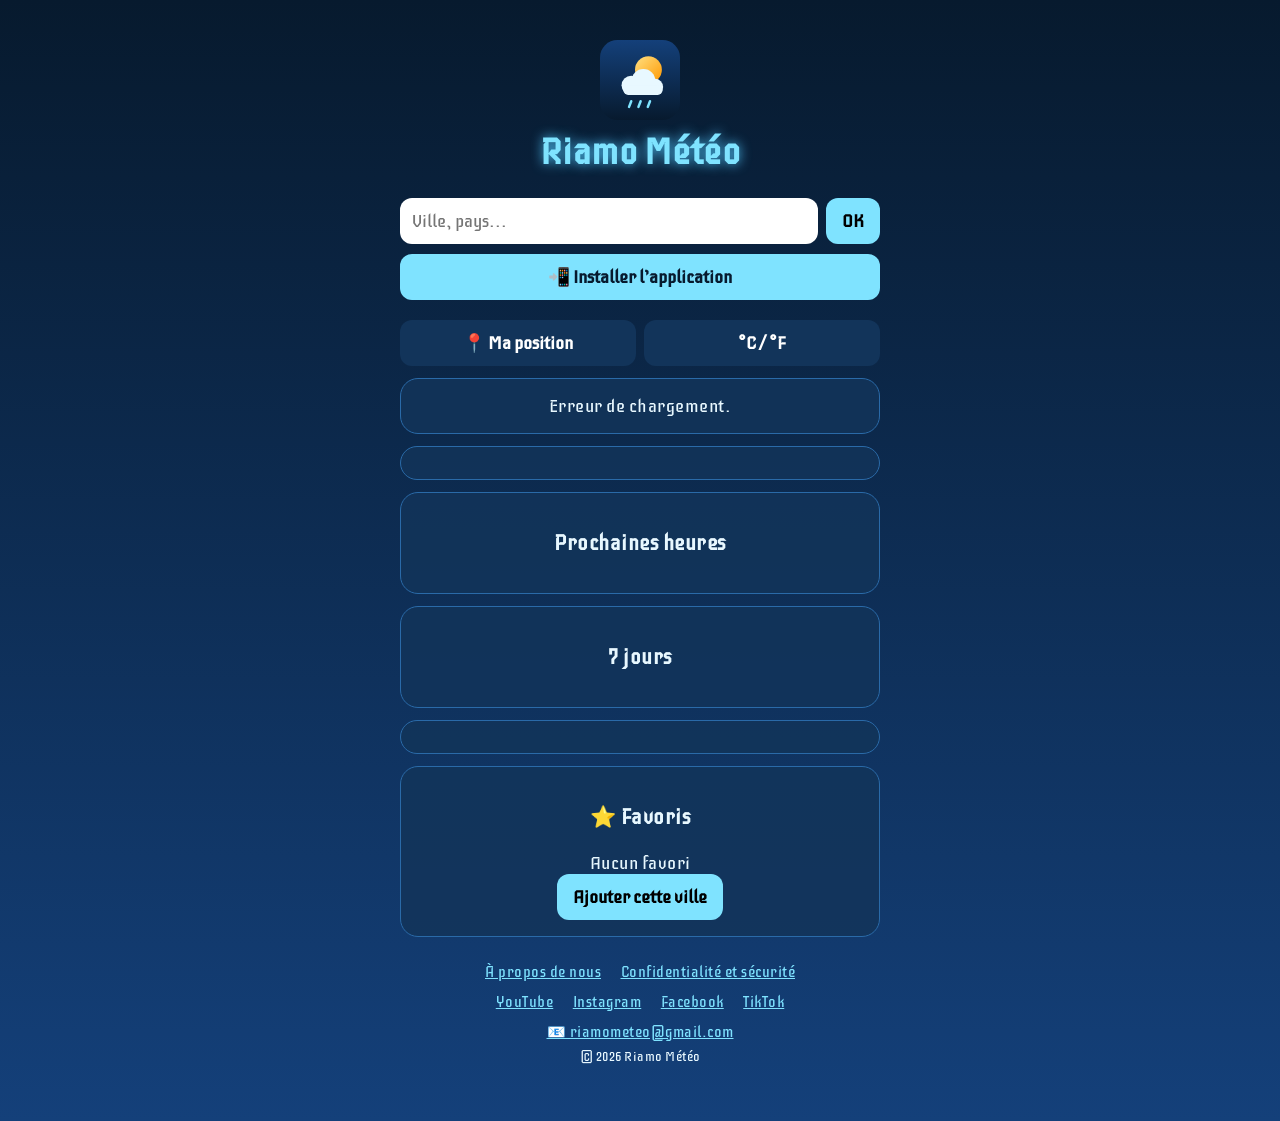
==== index.html @ 16876c11 "Bouton installer" ====
<!DOCTYPE html><html lang="fr"><head><meta charset="UTF-8">
<meta name="viewport" content="width=device-width,initial-scale=1">
<title>Riamo Météo</title><link rel="manifest" href="manifest.webmanifest"><link rel="icon" href="icon.svg" type="image/svg+xml"><meta name="theme-color" content="#071a2e">
<link href="https://fonts.googleapis.com/css2?family=Iceberg&display=swap" rel="stylesheet">
<link rel="stylesheet" href="style.css"></head>
<body><main><h1><img src="icon.svg" width="80" height="80" alt=""><br>Riamo Météo</h1>
<form id="f"><input id="q" placeholder="Ville, pays..." autocomplete="off"><button>OK</button></form>
<div id="sug"></div><button id="install">📲 Installer l’application</button>
<div class="bar"><button id="loc">📍 Ma position</button><button id="unit">°C / °F</button></div>
<section class="card" id="now">Chargement…</section>
<section class="card" id="det"></section>
<section class="card"><h3>Prochaines heures</h3><div id="hours" class="scroll"></div></section>
<section class="card"><h3>7 jours</h3><div id="days"></div></section>
<section class="card" id="aq"></section>
<section class="card"><h3>⭐ Favoris</h3><div id="favs"></div><button id="addfav">Ajouter cette ville</button></section>
<footer><a href="apropos.html">À propos de nous</a> <a href="confidentialite.html">Confidentialité et sécurité</a><br><a href="https://www.youtube.com/@Riamometeo" target="_blank" rel="noopener">YouTube</a> <a href="https://www.instagram.com/riamometeo" target="_blank" rel="noopener">Instagram</a> <a href="https://www.facebook.com/share/1Joe2RBbSS/" target="_blank" rel="noopener">Facebook</a> <a href="https://www.tiktok.com/@riamo.meteo" target="_blank" rel="noopener">TikTok</a><br><a href="mailto:riamometeo@gmail.com">📧 riamometeo@gmail.com</a><br><small>© 2026 Riamo Météo</small></footer></main><script src="app.js"></script><script>if("serviceWorker"in navigator)navigator.serviceWorker.register("sw.js")</script></body></html>
---- style.css ----
body{margin:0;font-family:'Iceberg',system-ui,sans-serif;font-size:18px;letter-spacing:.5px;background:linear-gradient(#071a2e,#14407a);color:#e8f8ff;min-height:100vh}
main{max-width:480px;margin:auto;padding:16px;text-align:center}
h1{color:#7fe3ff;text-shadow:0 0 12px #4fc3f7}
form{display:flex;gap:8px}
input{flex:1;padding:12px;border-radius:12px;border:0;font:inherit}
button{padding:12px 16px;border-radius:12px;border:0;background:#7fe3ff;font:inherit;font-weight:bold}
.bar{display:flex;gap:8px;margin:10px 0}.bar button{flex:1;background:#12345a;color:#fff}
#sug button{display:block;width:100%;margin:4px 0;background:#e8f8ff;text-align:left}
.card{background:rgba(18,52,90,.85);border:1px solid #2a6aa8;border-radius:18px;padding:16px;margin:12px 0}
.big{font-size:64px}
.grid{display:grid;grid-template-columns:1fr 1fr;gap:10px}
.grid div{background:#0d2a4a;border-radius:12px;padding:10px}
.scroll{display:flex;gap:14px;overflow-x:auto}.h{min-width:56px}
.row{display:flex;justify-content:space-between;padding:8px 0;border-bottom:1px solid #1d4a7a}
#favs button{margin:4px;background:#12345a;color:#fff}
a{color:#7fe3ff}
.social{display:grid;grid-template-columns:1fr 1fr;gap:10px}
.social a{background:#0d2a4a;border-radius:12px;padding:12px;text-decoration:none;color:#fff}
footer{margin:20px 0 40px;font-size:15px}
footer a{display:inline-block;margin:6px 8px}
#install{width:100%;margin:10px 0;background:#7fe3ff;color:#071a2e}
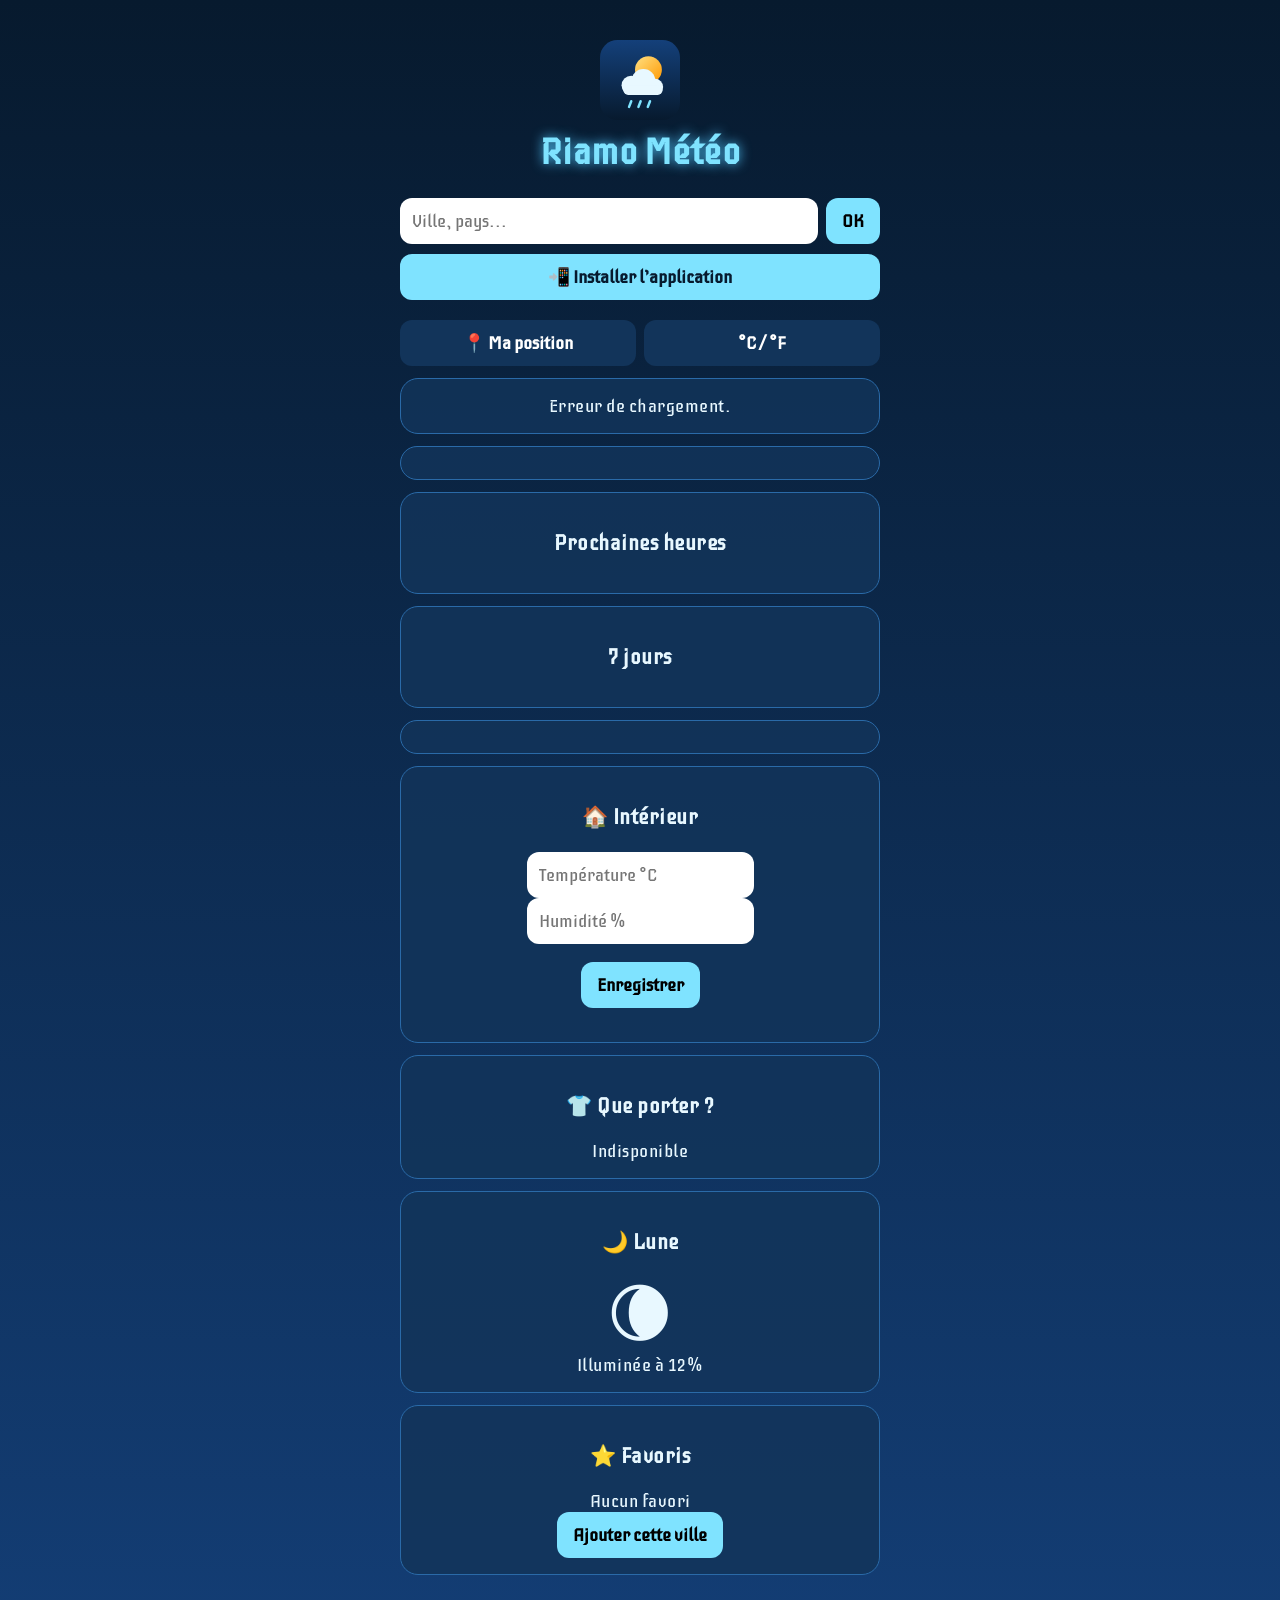
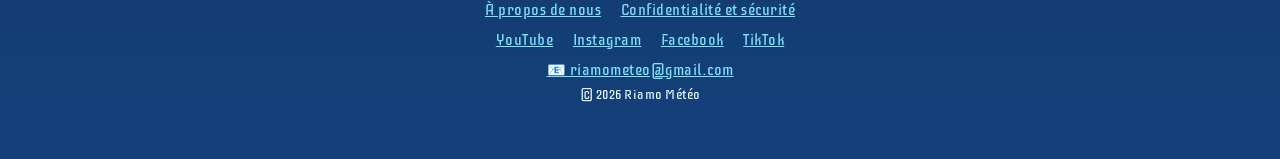
==== commit 1e52042a: "Etape 1" ====
--- a/index.html
+++ b/index.html
@@ -12,5 +12,5 @@
 <section class="card"><h3>Prochaines heures</h3><div id="hours" class="scroll"></div></section>
 <section class="card"><h3>7 jours</h3><div id="days"></div></section>
 <section class="card" id="aq"></section>
-<section class="card"><h3>⭐ Favoris</h3><div id="favs"></div><button id="addfav">Ajouter cette ville</button></section>
+<section class="card"><h3>🏠 Intérieur</h3><p><input id="it" type="number" step="0.1" placeholder="Température °C"> <input id="ih" type="number" placeholder="Humidité %"></p><button id="isave">Enregistrer</button><p id="imsg"></p></section><section class="card"><h3>👕 Que porter ?</h3><div id="adv">…</div></section><section class="card"><h3>🌙 Lune</h3><div id="moon"></div></section><section class="card"><h3>⭐ Favoris</h3><div id="favs"></div><button id="addfav">Ajouter cette ville</button></section>
 <footer><a href="apropos.html">À propos de nous</a> <a href="confidentialite.html">Confidentialité et sécurité</a><br><a href="https://www.youtube.com/@Riamometeo" target="_blank" rel="noopener">YouTube</a> <a href="https://www.instagram.com/riamometeo" target="_blank" rel="noopener">Instagram</a> <a href="https://www.facebook.com/share/1Joe2RBbSS/" target="_blank" rel="noopener">Facebook</a> <a href="https://www.tiktok.com/@riamo.meteo" target="_blank" rel="noopener">TikTok</a><br><a href="mailto:riamometeo@gmail.com">📧 riamometeo@gmail.com</a><br><small>© 2026 Riamo Météo</small></footer></main><script src="app.js"></script><script>if("serviceWorker"in navigator)navigator.serviceWorker.register("sw.js")</script></body></html>
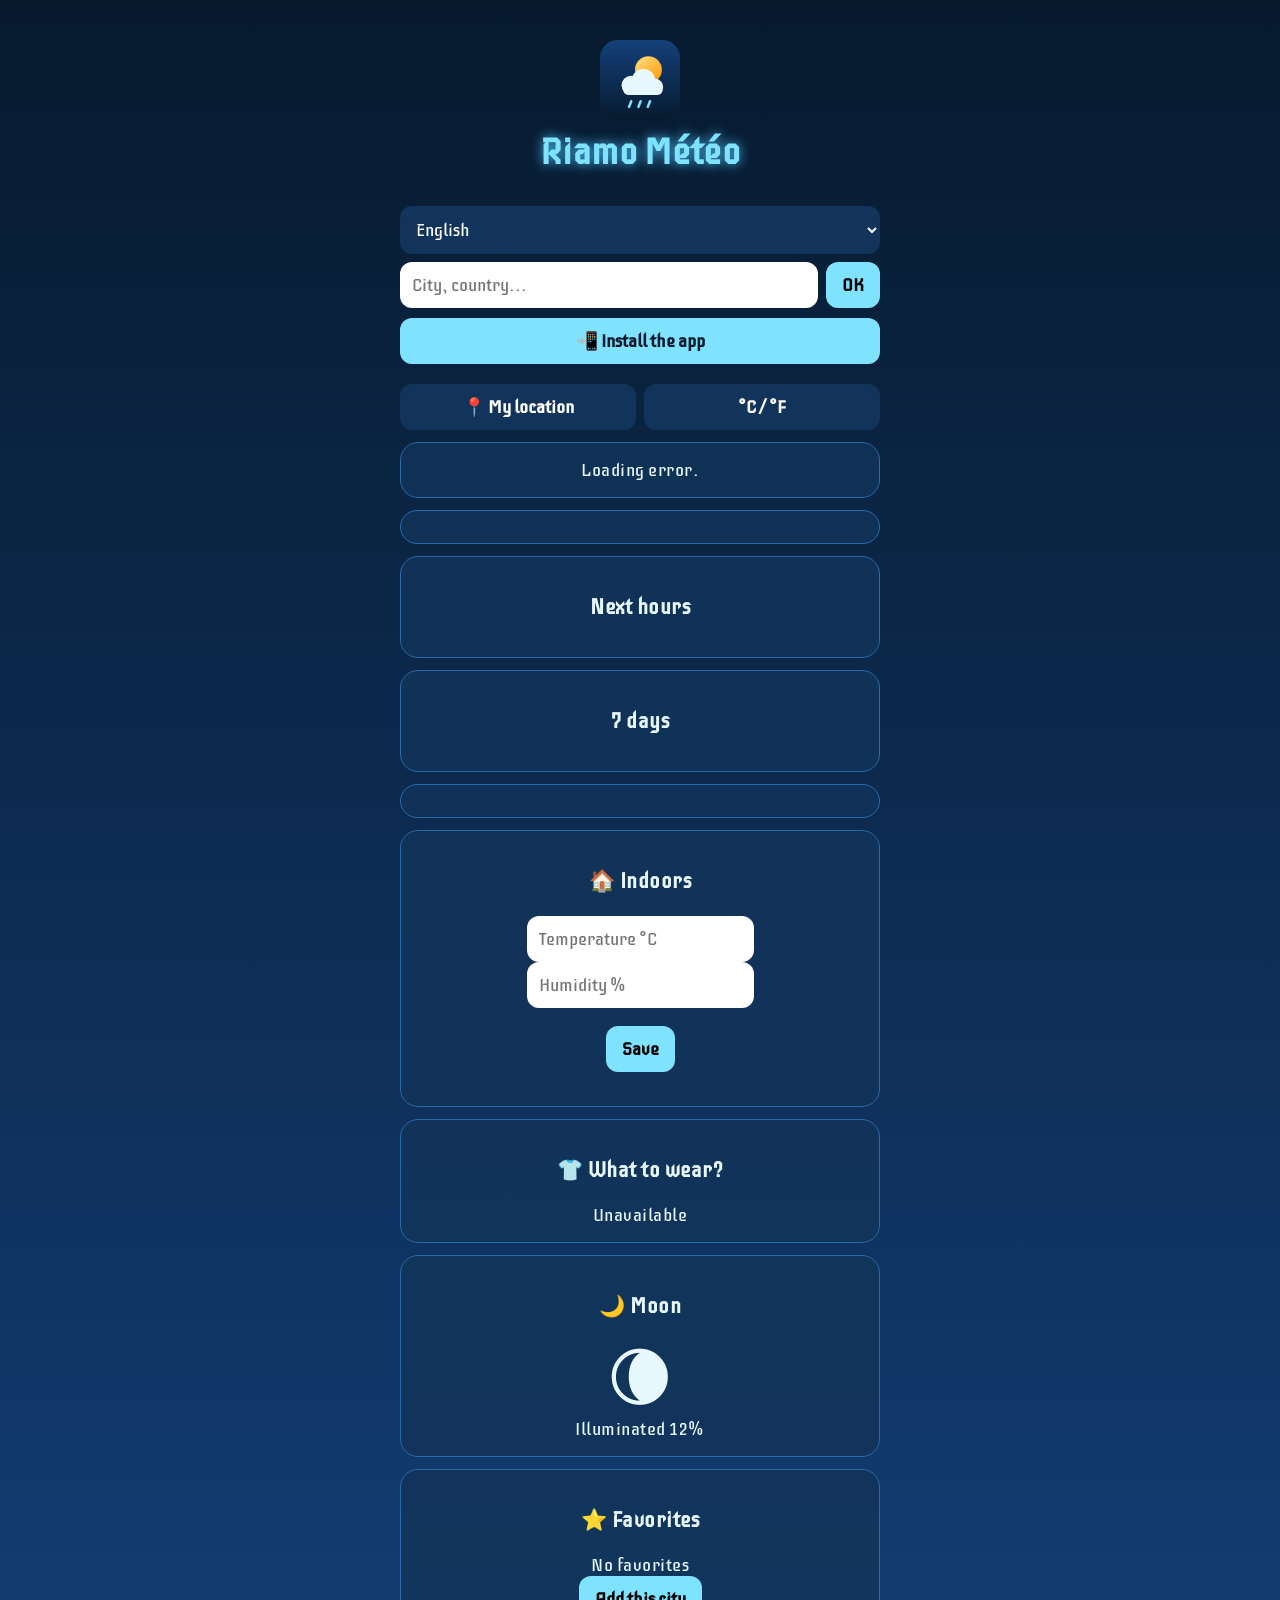
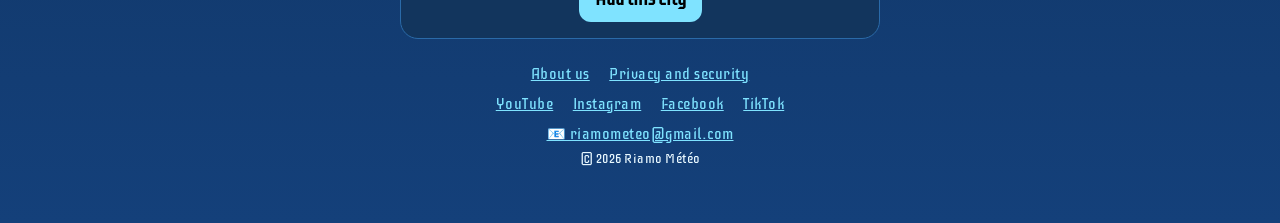
==== commit 02dafeb3: "Multi langues" ====
--- a/index.html
+++ b/index.html
@@ -13,4 +13,4 @@
 <section class="card"><h3>7 jours</h3><div id="days"></div></section>
 <section class="card" id="aq"></section>
 <section class="card"><h3>🏠 Intérieur</h3><p><input id="it" type="number" step="0.1" placeholder="Température °C"> <input id="ih" type="number" placeholder="Humidité %"></p><button id="isave">Enregistrer</button><p id="imsg"></p></section><section class="card"><h3>👕 Que porter ?</h3><div id="adv">…</div></section><section class="card"><h3>🌙 Lune</h3><div id="moon"></div></section><section class="card"><h3>⭐ Favoris</h3><div id="favs"></div><button id="addfav">Ajouter cette ville</button></section>
-<footer><a href="apropos.html">À propos de nous</a> <a href="confidentialite.html">Confidentialité et sécurité</a><br><a href="https://www.youtube.com/@Riamometeo" target="_blank" rel="noopener">YouTube</a> <a href="https://www.instagram.com/riamometeo" target="_blank" rel="noopener">Instagram</a> <a href="https://www.facebook.com/share/1Joe2RBbSS/" target="_blank" rel="noopener">Facebook</a> <a href="https://www.tiktok.com/@riamo.meteo" target="_blank" rel="noopener">TikTok</a><br><a href="mailto:riamometeo@gmail.com">📧 riamometeo@gmail.com</a><br><small>© 2026 Riamo Météo</small></footer></main><script src="app.js"></script><script>if("serviceWorker"in navigator)navigator.serviceWorker.register("sw.js")</script></body></html>
+<footer><a href="apropos.html">À propos de nous</a> <a href="confidentialite.html">Confidentialité et sécurité</a><br><a href="https://www.youtube.com/@Riamometeo" target="_blank" rel="noopener">YouTube</a> <a href="https://www.instagram.com/riamometeo" target="_blank" rel="noopener">Instagram</a> <a href="https://www.facebook.com/share/1Joe2RBbSS/" target="_blank" rel="noopener">Facebook</a> <a href="https://www.tiktok.com/@riamo.meteo" target="_blank" rel="noopener">TikTok</a><br><a href="mailto:riamometeo@gmail.com">📧 riamometeo@gmail.com</a><br><small>© 2026 Riamo Météo</small></footer></main><script src="lang.js"></script><script src="app.js"></script><script>if("serviceWorker"in navigator)navigator.serviceWorker.register("sw.js")</script></body></html>
--- a/style.css
+++ b/style.css
@@ -19,3 +19,4 @@
 footer{margin:20px 0 40px;font-size:15px}
 footer a{display:inline-block;margin:6px 8px}
 #install{width:100%;margin:10px 0;background:#7fe3ff;color:#071a2e}
+#lang{width:100%;margin:8px 0;padding:12px;border-radius:12px;border:0;font:inherit;background:#12345a;color:#fff}
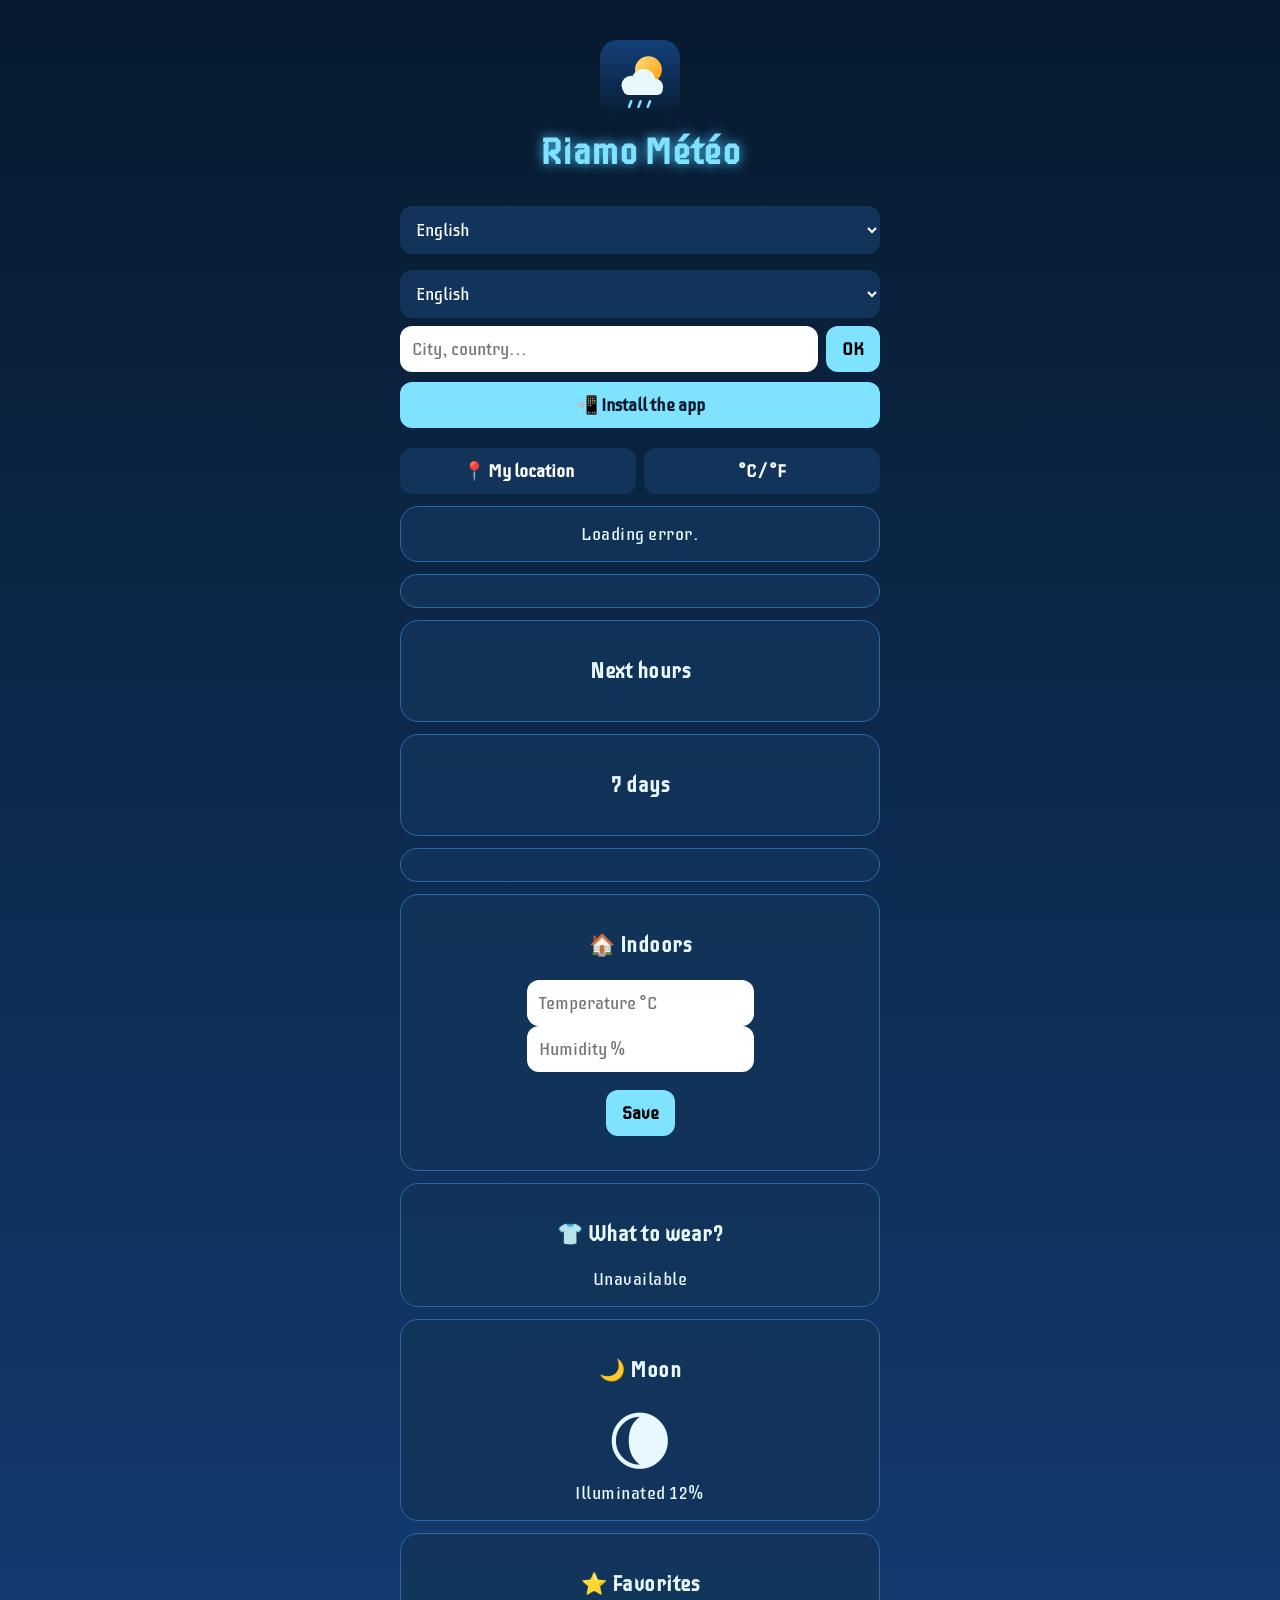
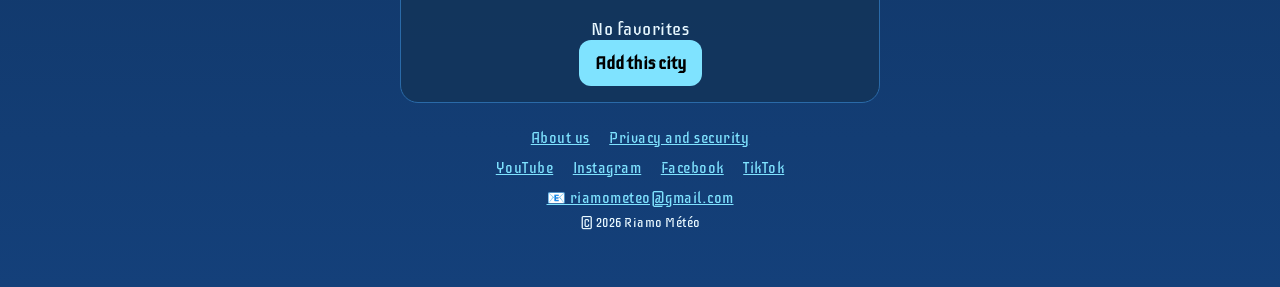
==== commit 86171f88: "Multi langues" ====
--- a/index.html
+++ b/index.html
@@ -13,4 +13,4 @@
 <section class="card"><h3>7 jours</h3><div id="days"></div></section>
 <section class="card" id="aq"></section>
 <section class="card"><h3>🏠 Intérieur</h3><p><input id="it" type="number" step="0.1" placeholder="Température °C"> <input id="ih" type="number" placeholder="Humidité %"></p><button id="isave">Enregistrer</button><p id="imsg"></p></section><section class="card"><h3>👕 Que porter ?</h3><div id="adv">…</div></section><section class="card"><h3>🌙 Lune</h3><div id="moon"></div></section><section class="card"><h3>⭐ Favoris</h3><div id="favs"></div><button id="addfav">Ajouter cette ville</button></section>
-<footer><a href="apropos.html">À propos de nous</a> <a href="confidentialite.html">Confidentialité et sécurité</a><br><a href="https://www.youtube.com/@Riamometeo" target="_blank" rel="noopener">YouTube</a> <a href="https://www.instagram.com/riamometeo" target="_blank" rel="noopener">Instagram</a> <a href="https://www.facebook.com/share/1Joe2RBbSS/" target="_blank" rel="noopener">Facebook</a> <a href="https://www.tiktok.com/@riamo.meteo" target="_blank" rel="noopener">TikTok</a><br><a href="mailto:riamometeo@gmail.com">📧 riamometeo@gmail.com</a><br><small>© 2026 Riamo Météo</small></footer></main><script src="lang.js"></script><script src="app.js"></script><script>if("serviceWorker"in navigator)navigator.serviceWorker.register("sw.js")</script></body></html>
+<footer><a href="apropos.html">À propos de nous</a> <a href="confidentialite.html">Confidentialité et sécurité</a><br><a href="https://www.youtube.com/@Riamometeo" target="_blank" rel="noopener">YouTube</a> <a href="https://www.instagram.com/riamometeo" target="_blank" rel="noopener">Instagram</a> <a href="https://www.facebook.com/share/1Joe2RBbSS/" target="_blank" rel="noopener">Facebook</a> <a href="https://www.tiktok.com/@riamo.meteo" target="_blank" rel="noopener">TikTok</a><br><a href="mailto:riamometeo@gmail.com">📧 riamometeo@gmail.com</a><br><small>© 2026 Riamo Météo</small></footer></main><script src="lang.js"></script><script src="lang.js"></script><script src="app.js"></script><script>if("serviceWorker"in navigator)navigator.serviceWorker.register("sw.js")</script></body></html>
--- a/style.css
+++ b/style.css
@@ -20,3 +20,4 @@
 footer a{display:inline-block;margin:6px 8px}
 #install{width:100%;margin:10px 0;background:#7fe3ff;color:#071a2e}
 #lang{width:100%;margin:8px 0;padding:12px;border-radius:12px;border:0;font:inherit;background:#12345a;color:#fff}
+#lang{width:100%;margin:8px 0;padding:12px;border-radius:12px;border:0;font:inherit;background:#12345a;color:#fff}
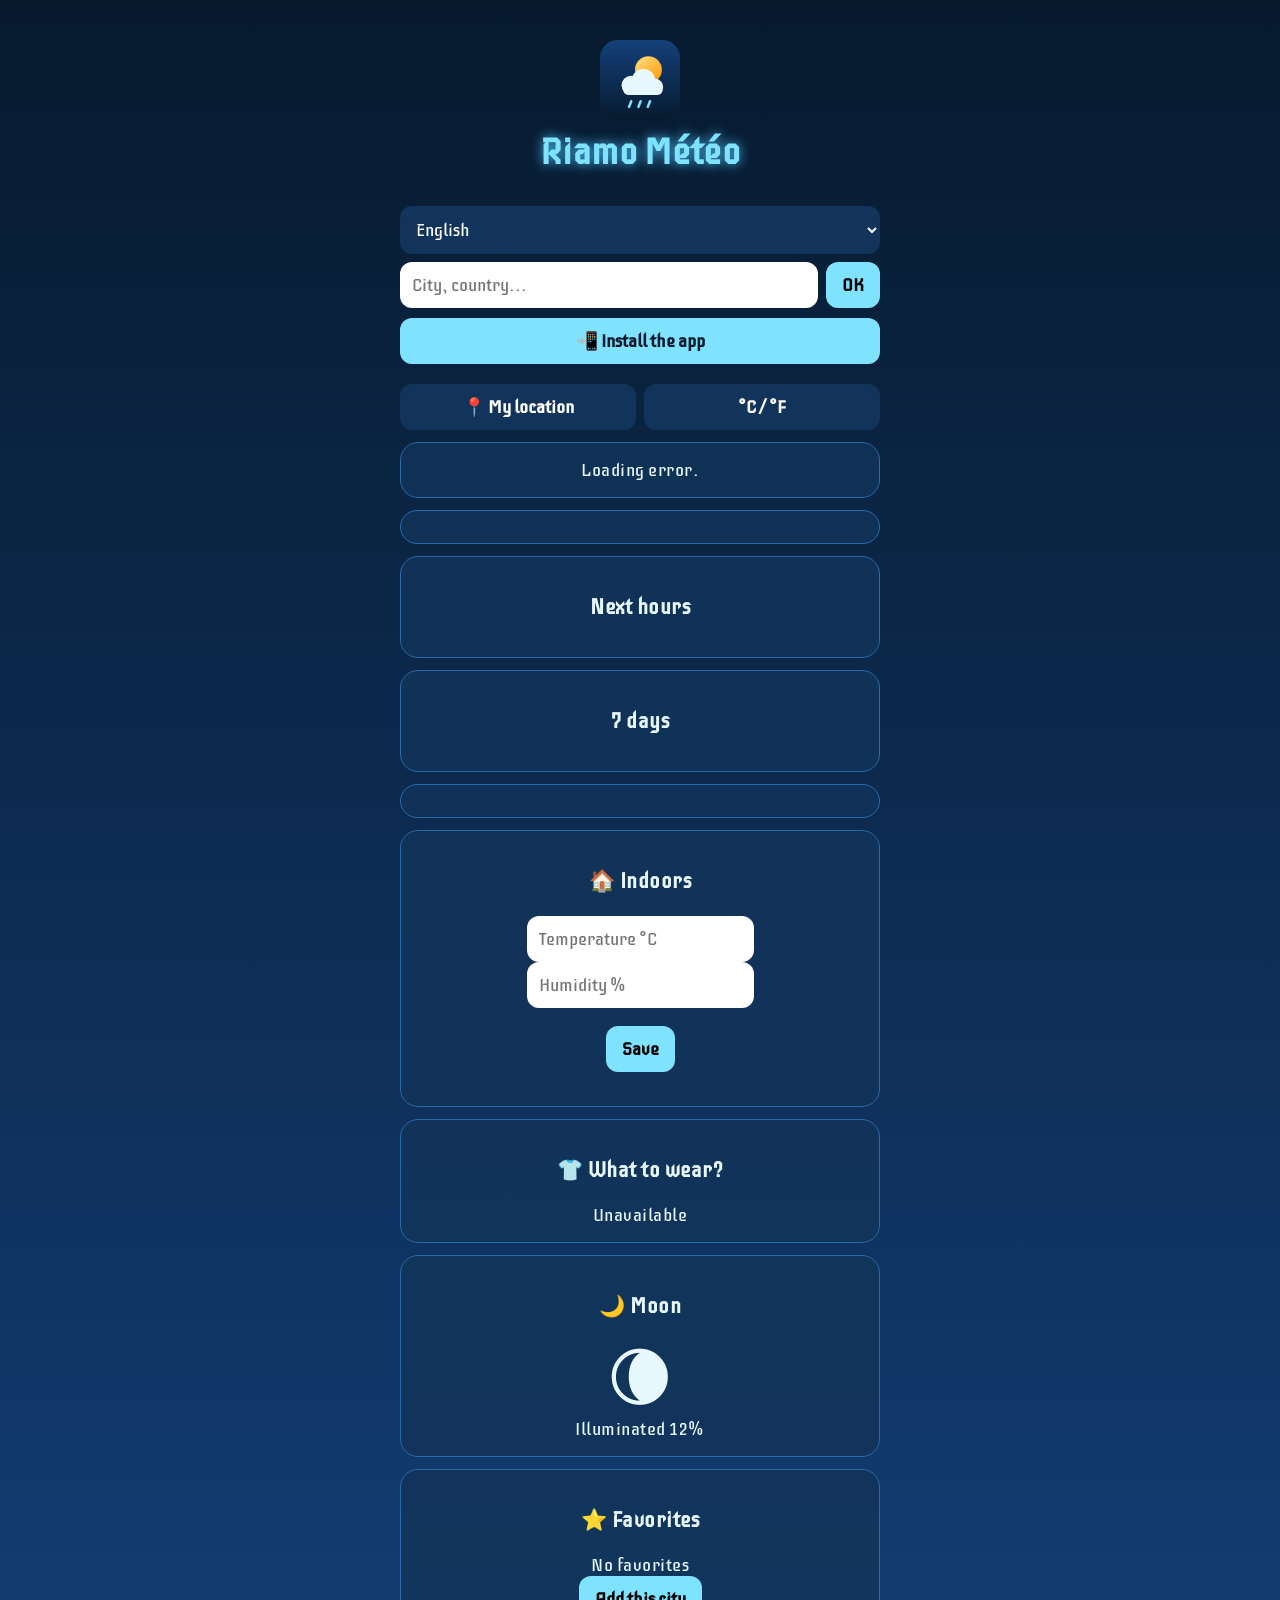
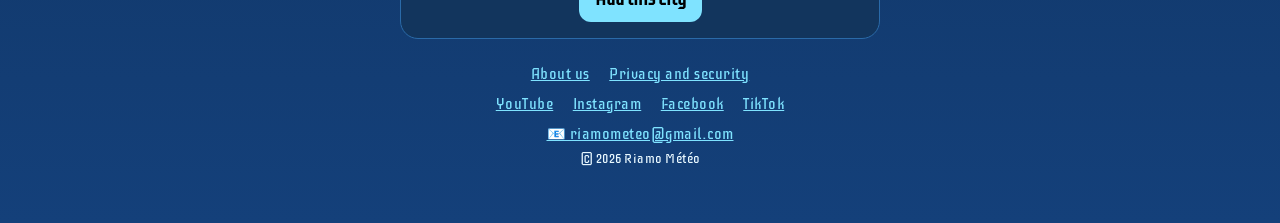
==== commit 6dfd5fe2: "Un seul selecteur de langue" ====
--- a/index.html
+++ b/index.html
@@ -13,4 +13,4 @@
 <section class="card"><h3>7 jours</h3><div id="days"></div></section>
 <section class="card" id="aq"></section>
 <section class="card"><h3>🏠 Intérieur</h3><p><input id="it" type="number" step="0.1" placeholder="Température °C"> <input id="ih" type="number" placeholder="Humidité %"></p><button id="isave">Enregistrer</button><p id="imsg"></p></section><section class="card"><h3>👕 Que porter ?</h3><div id="adv">…</div></section><section class="card"><h3>🌙 Lune</h3><div id="moon"></div></section><section class="card"><h3>⭐ Favoris</h3><div id="favs"></div><button id="addfav">Ajouter cette ville</button></section>
-<footer><a href="apropos.html">À propos de nous</a> <a href="confidentialite.html">Confidentialité et sécurité</a><br><a href="https://www.youtube.com/@Riamometeo" target="_blank" rel="noopener">YouTube</a> <a href="https://www.instagram.com/riamometeo" target="_blank" rel="noopener">Instagram</a> <a href="https://www.facebook.com/share/1Joe2RBbSS/" target="_blank" rel="noopener">Facebook</a> <a href="https://www.tiktok.com/@riamo.meteo" target="_blank" rel="noopener">TikTok</a><br><a href="mailto:riamometeo@gmail.com">📧 riamometeo@gmail.com</a><br><small>© 2026 Riamo Météo</small></footer></main><script src="lang.js"></script><script src="lang.js"></script><script src="app.js"></script><script>if("serviceWorker"in navigator)navigator.serviceWorker.register("sw.js")</script></body></html>
+<footer><a href="apropos.html">À propos de nous</a> <a href="confidentialite.html">Confidentialité et sécurité</a><br><a href="https://www.youtube.com/@Riamometeo" target="_blank" rel="noopener">YouTube</a> <a href="https://www.instagram.com/riamometeo" target="_blank" rel="noopener">Instagram</a> <a href="https://www.facebook.com/share/1Joe2RBbSS/" target="_blank" rel="noopener">Facebook</a> <a href="https://www.tiktok.com/@riamo.meteo" target="_blank" rel="noopener">TikTok</a><br><a href="mailto:riamometeo@gmail.com">📧 riamometeo@gmail.com</a><br><small>© 2026 Riamo Météo</small></footer></main><script src="lang.js"></script><script src="app.js"></script><script>if("serviceWorker"in navigator)navigator.serviceWorker.register("sw.js")</script></body></html>
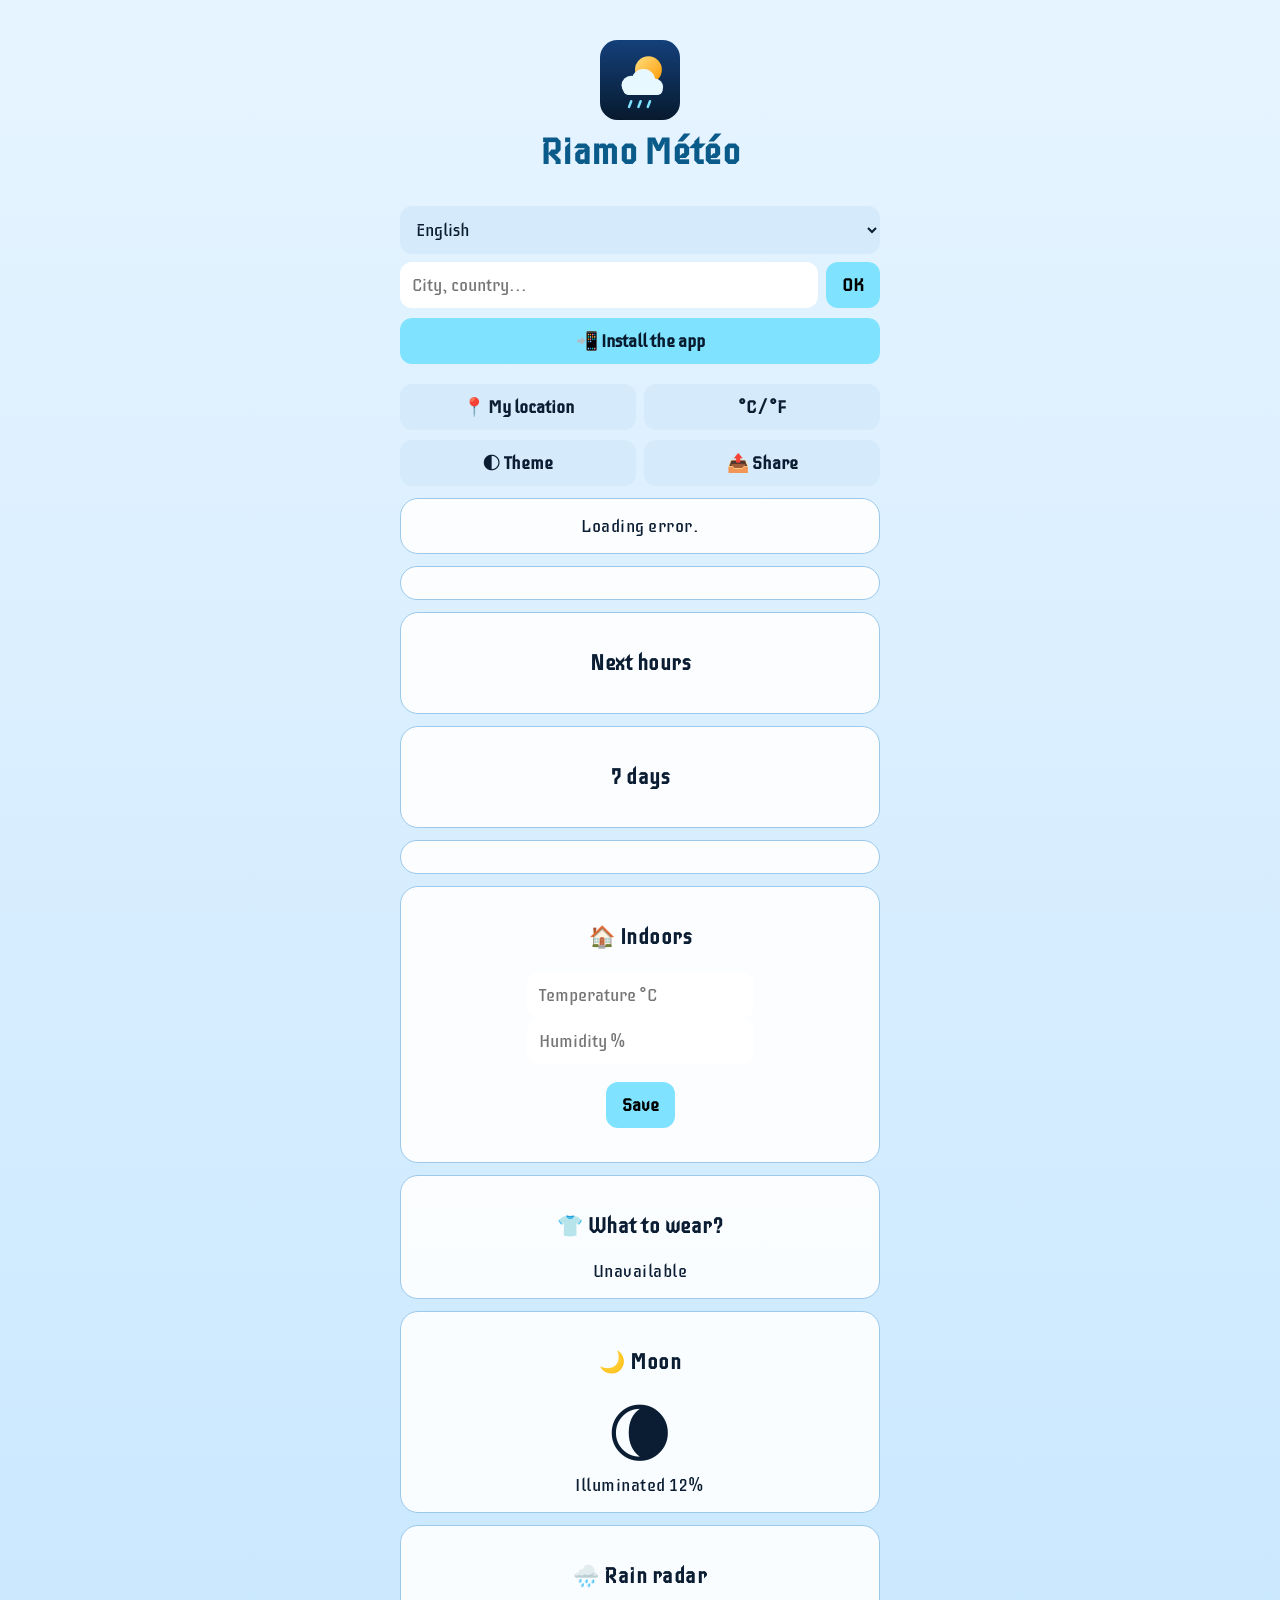
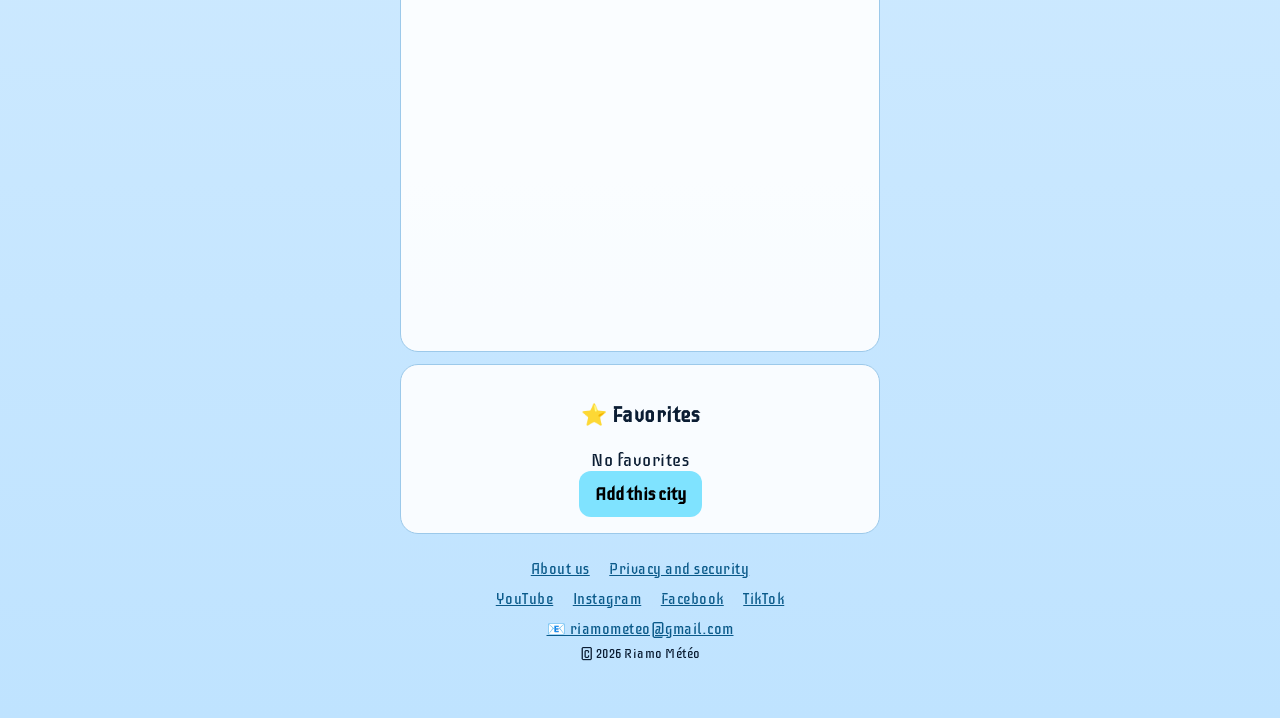
==== commit 9623a345: "Pages traduites, radar, theme" ====
--- a/index.html
+++ b/index.html
@@ -1,16 +1,16 @@
 <!DOCTYPE html><html lang="fr"><head><meta charset="UTF-8">
 <meta name="viewport" content="width=device-width,initial-scale=1">
-<title>Riamo Météo</title><link rel="manifest" href="manifest.webmanifest"><link rel="icon" href="icon.svg" type="image/svg+xml"><meta name="theme-color" content="#071a2e">
+<title>Riamo Météo</title><meta name="monetag" content="94d4724bc9b25b38a55c6b3330924c3c"><link rel="manifest" href="manifest.webmanifest"><link rel="icon" href="icon.svg" type="image/svg+xml"><meta name="theme-color" content="#071a2e">
 <link href="https://fonts.googleapis.com/css2?family=Iceberg&display=swap" rel="stylesheet">
-<link rel="stylesheet" href="style.css"></head>
+<script src="theme.js"></script><link rel="stylesheet" href="style.css"></head>
 <body><main><h1><img src="icon.svg" width="80" height="80" alt=""><br>Riamo Météo</h1>
 <form id="f"><input id="q" placeholder="Ville, pays..." autocomplete="off"><button>OK</button></form>
 <div id="sug"></div><button id="install">📲 Installer l’application</button>
 <div class="bar"><button id="loc">📍 Ma position</button><button id="unit">°C / °F</button></div>
-<section class="card" id="now">Chargement…</section>
+<div class="bar"><button id="theme">🌓 Thème</button><button id="share">📤 Partager</button></div><section class="card" id="now">Chargement…</section>
 <section class="card" id="det"></section>
 <section class="card"><h3>Prochaines heures</h3><div id="hours" class="scroll"></div></section>
 <section class="card"><h3>7 jours</h3><div id="days"></div></section>
 <section class="card" id="aq"></section>
-<section class="card"><h3>🏠 Intérieur</h3><p><input id="it" type="number" step="0.1" placeholder="Température °C"> <input id="ih" type="number" placeholder="Humidité %"></p><button id="isave">Enregistrer</button><p id="imsg"></p></section><section class="card"><h3>👕 Que porter ?</h3><div id="adv">…</div></section><section class="card"><h3>🌙 Lune</h3><div id="moon"></div></section><section class="card"><h3>⭐ Favoris</h3><div id="favs"></div><button id="addfav">Ajouter cette ville</button></section>
+<section class="card"><h3>🏠 Intérieur</h3><p><input id="it" type="number" step="0.1" placeholder="Température °C"> <input id="ih" type="number" placeholder="Humidité %"></p><button id="isave">Enregistrer</button><p id="imsg"></p></section><section class="card"><h3>👕 Que porter ?</h3><div id="adv">…</div></section><section class="card"><h3>🌙 Lune</h3><div id="moon"></div></section><section class="card"><h3>🌧️ Radar de pluie</h3><iframe id="radar" title="Radar" loading="lazy"></iframe></section><section class="card"><h3>⭐ Favoris</h3><div id="favs"></div><button id="addfav">Ajouter cette ville</button></section>
 <footer><a href="apropos.html">À propos de nous</a> <a href="confidentialite.html">Confidentialité et sécurité</a><br><a href="https://www.youtube.com/@Riamometeo" target="_blank" rel="noopener">YouTube</a> <a href="https://www.instagram.com/riamometeo" target="_blank" rel="noopener">Instagram</a> <a href="https://www.facebook.com/share/1Joe2RBbSS/" target="_blank" rel="noopener">Facebook</a> <a href="https://www.tiktok.com/@riamo.meteo" target="_blank" rel="noopener">TikTok</a><br><a href="mailto:riamometeo@gmail.com">📧 riamometeo@gmail.com</a><br><small>© 2026 Riamo Météo</small></footer></main><script src="lang.js"></script><script src="app.js"></script><script>if("serviceWorker"in navigator)navigator.serviceWorker.register("sw.js")</script></body></html>
--- a/style.css
+++ b/style.css
@@ -21,3 +21,11 @@
 #install{width:100%;margin:10px 0;background:#7fe3ff;color:#071a2e}
 #lang{width:100%;margin:8px 0;padding:12px;border-radius:12px;border:0;font:inherit;background:#12345a;color:#fff}
 #lang{width:100%;margin:8px 0;padding:12px;border-radius:12px;border:0;font:inherit;background:#12345a;color:#fff}
+iframe{width:100%;height:320px;border:0;border-radius:12px}
+.light body{background:linear-gradient(#e6f4ff,#bfe3ff);color:#0b1d33}
+.light h1{color:#0a5a8a;text-shadow:none}
+.light .card{background:rgba(255,255,255,.9);border-color:#9cc9ea}
+.light .grid div,.light .social a{background:#e3f2fd;color:#0b1d33}
+.light .bar button,.light #favs button,.light #ble,.light #lang{background:#d5ebfb;color:#0b1d33}
+.light a{color:#0a5a8a}
+.light .row{border-color:#b9daf2}
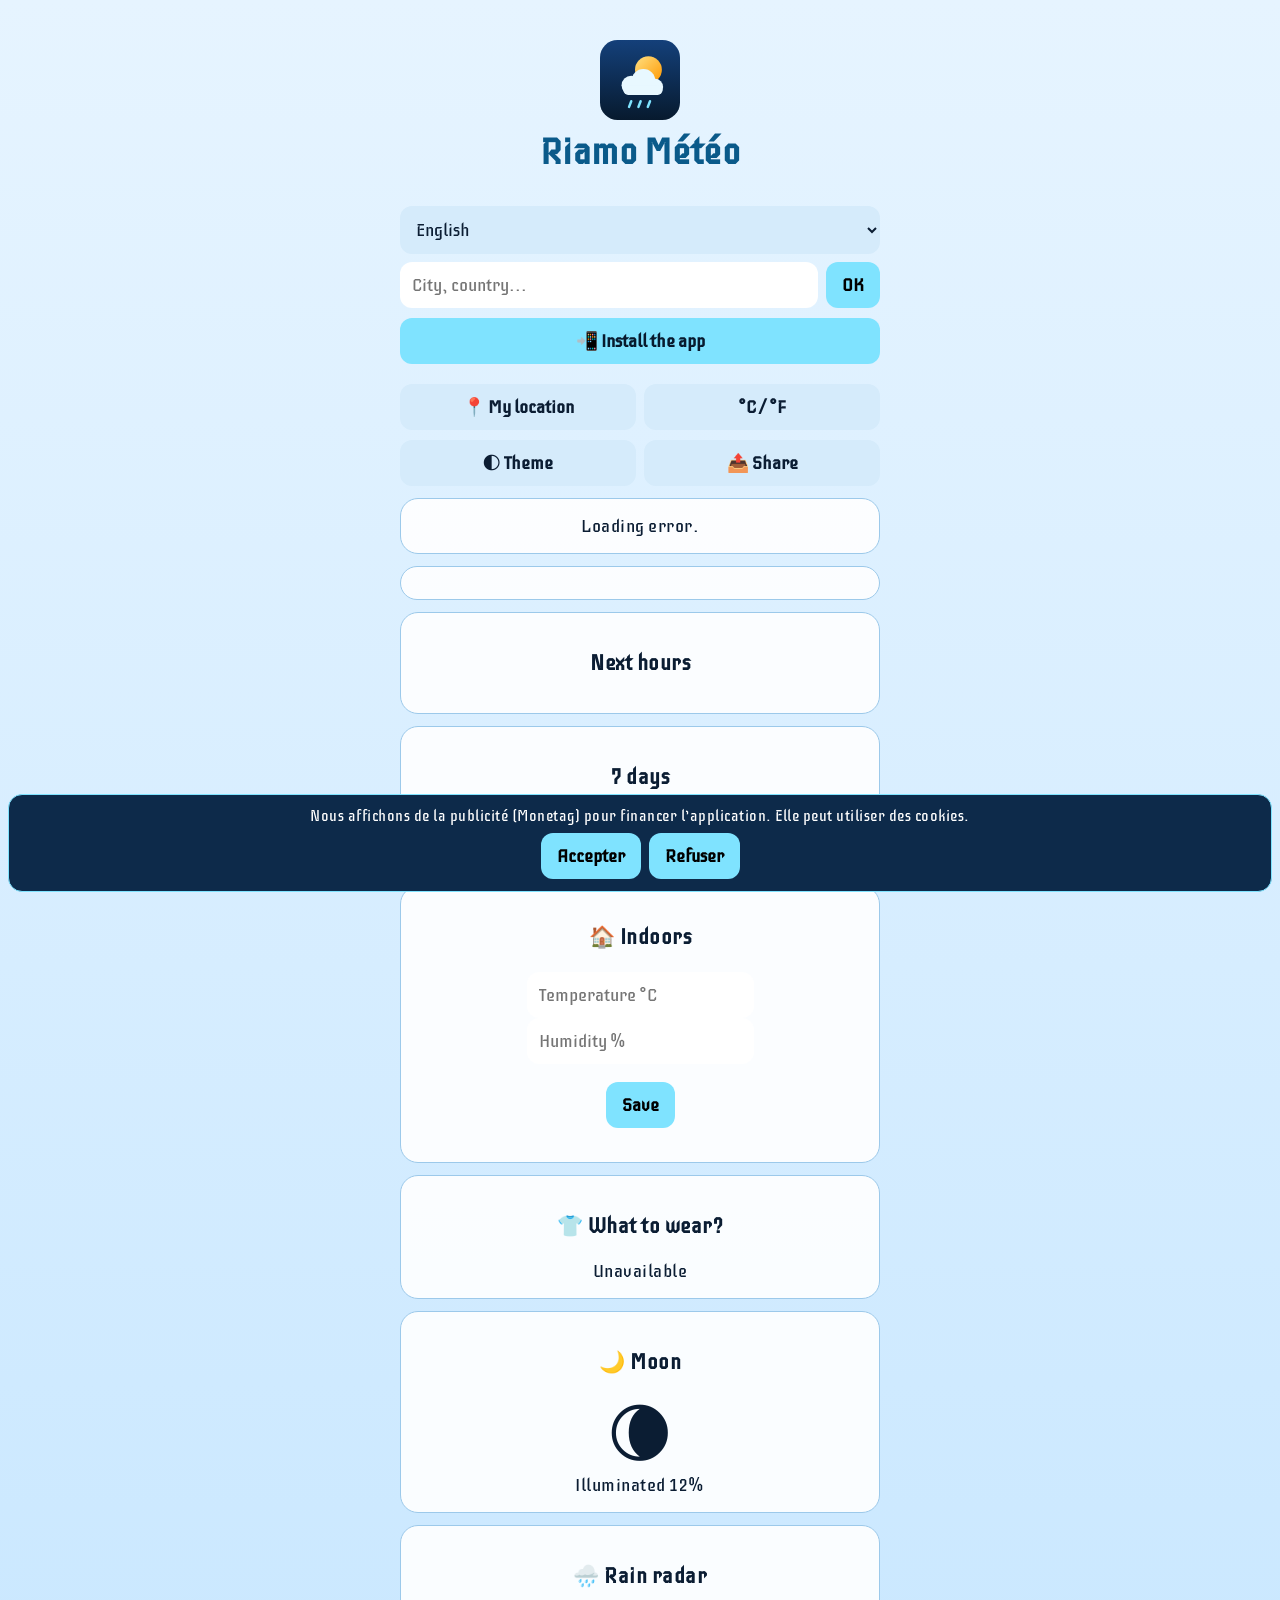
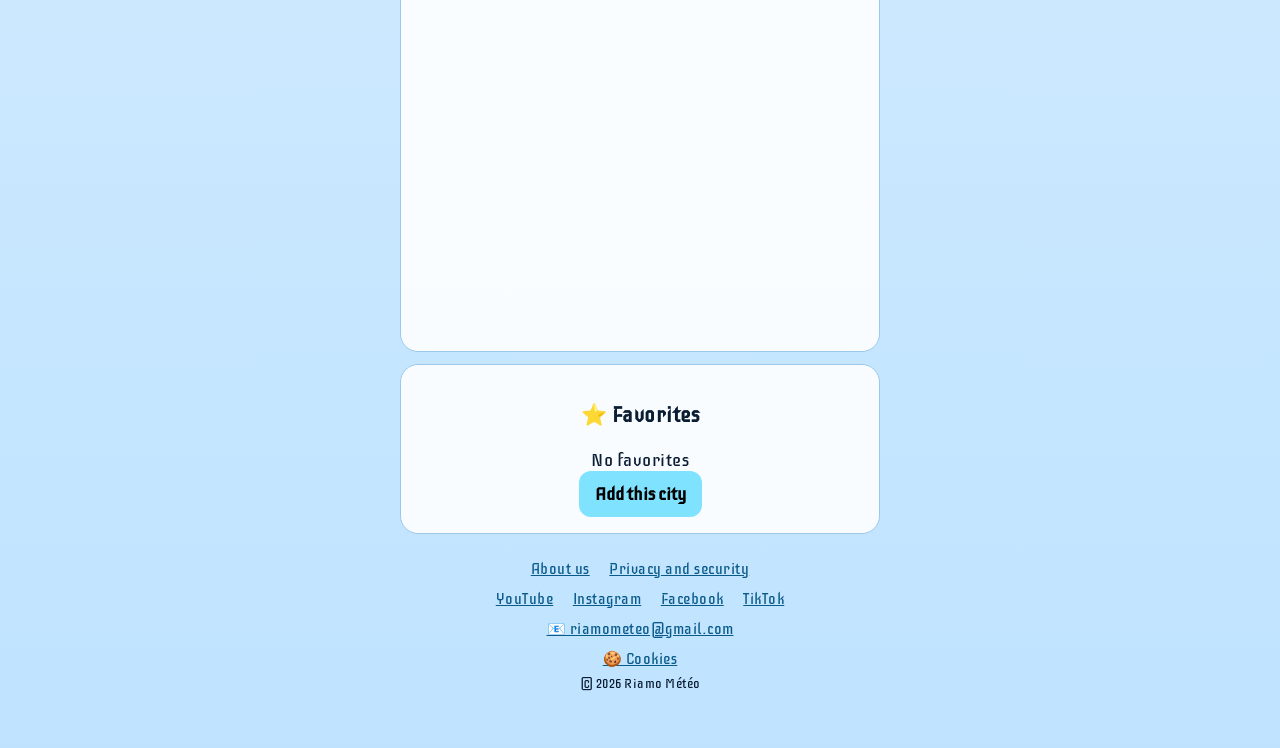
==== commit 5bf908a9: "Monetag push vignette inpage" ====
--- a/index.html
+++ b/index.html
@@ -13,4 +13,4 @@
 <section class="card"><h3>7 jours</h3><div id="days"></div></section>
 <section class="card" id="aq"></section>
 <section class="card"><h3>🏠 Intérieur</h3><p><input id="it" type="number" step="0.1" placeholder="Température °C"> <input id="ih" type="number" placeholder="Humidité %"></p><button id="isave">Enregistrer</button><p id="imsg"></p></section><section class="card"><h3>👕 Que porter ?</h3><div id="adv">…</div></section><section class="card"><h3>🌙 Lune</h3><div id="moon"></div></section><section class="card"><h3>🌧️ Radar de pluie</h3><iframe id="radar" title="Radar" loading="lazy"></iframe></section><section class="card"><h3>⭐ Favoris</h3><div id="favs"></div><button id="addfav">Ajouter cette ville</button></section>
-<footer><a href="apropos.html">À propos de nous</a> <a href="confidentialite.html">Confidentialité et sécurité</a><br><a href="https://www.youtube.com/@Riamometeo" target="_blank" rel="noopener">YouTube</a> <a href="https://www.instagram.com/riamometeo" target="_blank" rel="noopener">Instagram</a> <a href="https://www.facebook.com/share/1Joe2RBbSS/" target="_blank" rel="noopener">Facebook</a> <a href="https://www.tiktok.com/@riamo.meteo" target="_blank" rel="noopener">TikTok</a><br><a href="mailto:riamometeo@gmail.com">📧 riamometeo@gmail.com</a><br><small>© 2026 Riamo Météo</small></footer></main><script src="lang.js"></script><script src="app.js"></script><script>if("serviceWorker"in navigator)navigator.serviceWorker.register("sw.js")</script></body></html>
+<footer><a href="apropos.html">À propos de nous</a> <a href="confidentialite.html">Confidentialité et sécurité</a><br><a href="https://www.youtube.com/@Riamometeo" target="_blank" rel="noopener">YouTube</a> <a href="https://www.instagram.com/riamometeo" target="_blank" rel="noopener">Instagram</a> <a href="https://www.facebook.com/share/1Joe2RBbSS/" target="_blank" rel="noopener">Facebook</a> <a href="https://www.tiktok.com/@riamo.meteo" target="_blank" rel="noopener">TikTok</a><br><a href="mailto:riamometeo@gmail.com">📧 riamometeo@gmail.com</a><br><a href="#" id="cc">🍪 Cookies</a><br><small>© 2026 Riamo Météo</small></footer></main><script src="lang.js"></script><script src="app.js"></script><script src="ads.js"></script><script>if("serviceWorker"in navigator)navigator.serviceWorker.register("sw.js")</script></body></html>
--- a/style.css
+++ b/style.css
@@ -29,3 +29,6 @@
 .light .bar button,.light #favs button,.light #ble,.light #lang{background:#d5ebfb;color:#0b1d33}
 .light a{color:#0a5a8a}
 .light .row{border-color:#b9daf2}
+#cb{position:fixed;left:8px;right:8px;bottom:8px;z-index:99;background:#0d2a4a;color:#fff;border:1px solid #7fe3ff;border-radius:14px;padding:12px;text-align:center}
+#cb p{margin:0 0 8px;font-size:15px}
+#cb button{margin:0 4px}
